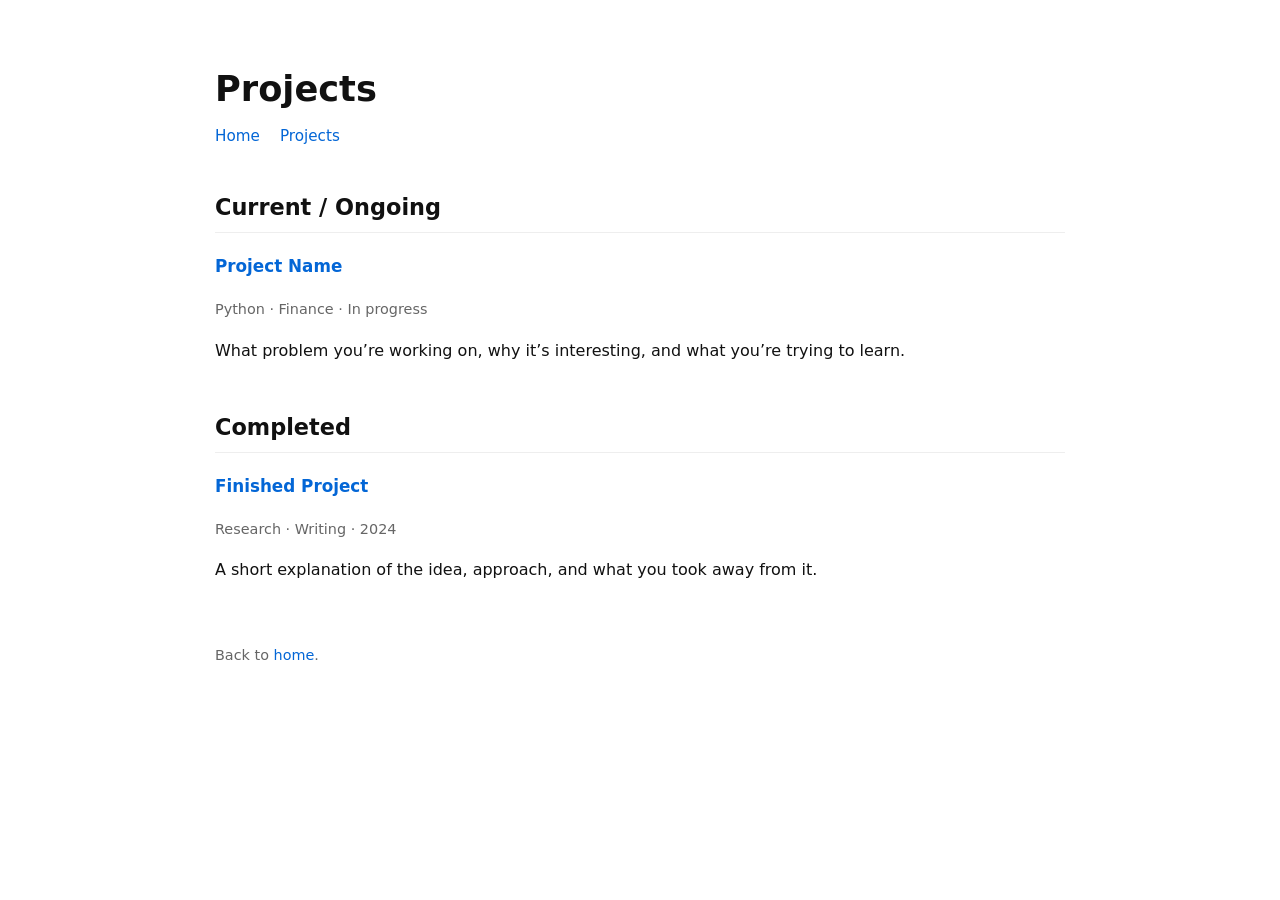
==== projects.html @ 8208c889 "Add initial projects.html file with project listings" ====
<!DOCTYPE html>
<html lang="en">
<head>
  <meta charset="UTF-8" />
  <title>Projects | Your Name</title>
  <meta name="viewport" content="width=device-width, initial-scale=1" />

  <style>
    body {
      font-family: system-ui, -apple-system, BlinkMacSystemFont, sans-serif;
      max-width: 850px;
      margin: 60px auto;
      padding: 0 20px;
      line-height: 1.65;
      color: #111;
    }

    header {
      margin-bottom: 40px;
    }

    h1 {
      font-size: 2.2rem;
      margin-bottom: 5px;
    }

    nav a {
      margin-right: 15px;
      color: #0366d6;
      text-decoration: none;
      font-size: 0.95rem;
    }

    section {
      margin-bottom: 45px;
    }

    h2 {
      font-size: 1.4rem;
      border-bottom: 1px solid #eee;
      padding-bottom: 6px;
      margin-bottom: 20px;
    }

    .project {
      margin-bottom: 28px;
    }

    .project-title {
      font-weight: 600;
      font-size: 1.05rem;
    }

    .project-meta {
      color: #666;
      font-size: 0.9rem;
      margin-bottom: 6px;
    }

    a {
      color: #0366d6;
      text-decoration: none;
    }

    a:hover {
      text-decoration: underline;
    }

    footer {
      margin-top: 60px;
      font-size: 0.9rem;
      color: #666;
    }
  </style>
</head>

<body>

  <header>
    <h1>Projects</h1>
    <nav>
      <a href="index.html">Home</a>
      <a href="projects.html">Projects</a>
    </nav>
  </header>

  <section>
    <h2>Current / Ongoing</h2>

    <div class="project">
      <p class="project-title">
        <a href="#">Project Name</a>
      </p>
      <p class="project-meta">Python · Finance · In progress</p>
      <p>
        What problem you’re working on, why it’s interesting,
        and what you’re trying to learn.
      </p>
    </div>
  </section>

  <section>
    <h2>Completed</h2>

    <div class="project">
      <p class="project-title">
        <a href="#">Finished Project</a>
      </p>
      <p class="project-meta">Research · Writing · 2024</p>
      <p>
        A short explanation of the idea, approach,
        and what you took away from it.
      </p>
    </div>
  </section>

  <footer>
    <p>
      Back to <a href="index.html">home</a>.
    </p>
  </footer>

</body>
</html>
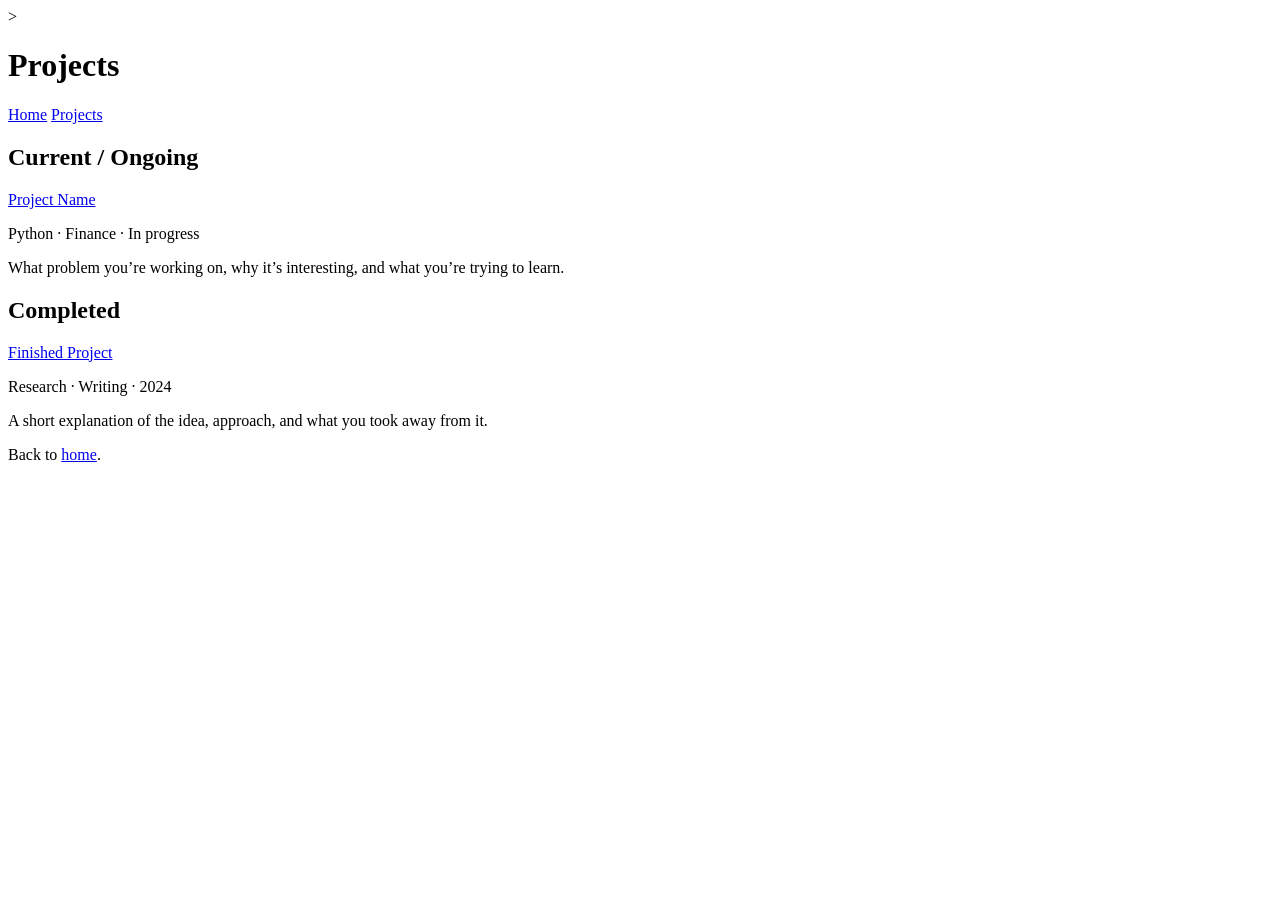
==== commit 9b4de98d: "Update projects.html" ====
--- a/projects.html
+++ b/projects.html
@@ -1,78 +1,9 @@
 <!DOCTYPE html>
 <html lang="en">
-<head>
+<head <link rel="stylesheet" href="style.css">>
   <meta charset="UTF-8" />
   <title>Projects | Your Name</title>
   <meta name="viewport" content="width=device-width, initial-scale=1" />
-
-  <style>
-    body {
-      font-family: system-ui, -apple-system, BlinkMacSystemFont, sans-serif;
-      max-width: 850px;
-      margin: 60px auto;
-      padding: 0 20px;
-      line-height: 1.65;
-      color: #111;
-    }
-
-    header {
-      margin-bottom: 40px;
-    }
-
-    h1 {
-      font-size: 2.2rem;
-      margin-bottom: 5px;
-    }
-
-    nav a {
-      margin-right: 15px;
-      color: #0366d6;
-      text-decoration: none;
-      font-size: 0.95rem;
-    }
-
-    section {
-      margin-bottom: 45px;
-    }
-
-    h2 {
-      font-size: 1.4rem;
-      border-bottom: 1px solid #eee;
-      padding-bottom: 6px;
-      margin-bottom: 20px;
-    }
-
-    .project {
-      margin-bottom: 28px;
-    }
-
-    .project-title {
-      font-weight: 600;
-      font-size: 1.05rem;
-    }
-
-    .project-meta {
-      color: #666;
-      font-size: 0.9rem;
-      margin-bottom: 6px;
-    }
-
-    a {
-      color: #0366d6;
-      text-decoration: none;
-    }
-
-    a:hover {
-      text-decoration: underline;
-    }
-
-    footer {
-      margin-top: 60px;
-      font-size: 0.9rem;
-      color: #666;
-    }
-  </style>
-</head>
 
 <body>
 
--- a/style.css
+++ b/style.css
@@ -0,0 +1,81 @@
+/* Base */
+body {
+  font-family: system-ui, -apple-system, BlinkMacSystemFont, sans-serif;
+  max-width: 900px;
+  margin: 70px auto;
+  padding: 0 24px;
+  line-height: 1.7;
+  color: #111;
+  background: #fafafa;
+}
+
+/* Headings */
+h1 {
+  font-size: 2.6rem;
+  margin-bottom: 6px;
+}
+
+h2 {
+  font-size: 1.45rem;
+  margin-top: 0;
+  border-bottom: 1px solid #e5e5e5;
+  padding-bottom: 6px;
+}
+
+/* Header */
+header {
+  margin-bottom: 60px;
+}
+
+.tagline {
+  color: #555;
+  font-size: 1.05rem;
+}
+
+/* Navigation */
+nav {
+  margin-top: 14px;
+}
+
+nav a {
+  margin-right: 16px;
+  font-size: 0.95rem;
+  color: #0366d6;
+  text-decoration: none;
+}
+
+nav a:hover {
+  text-decoration: underline;
+}
+
+/* Sections */
+section {
+  margin-bottom: 60px;
+}
+
+/* Project cards */
+.project {
+  background: white;
+  border-radius: 10px;
+  padding: 20px 22px;
+  margin-bottom: 20px;
+  box-shadow: 0 8px 24px rgba(0,0,0,0.04);
+}
+
+.project-title {
+  font-weight: 600;
+  font-size: 1.05rem;
+}
+
+.project-meta {
+  color: #666;
+  font-size: 0.9rem;
+  margin: 6px 0 10px;
+}
+
+/* Footer */
+footer {
+  margin-top: 80px;
+  font-size: 0.9rem;
+  color: #666;
+}
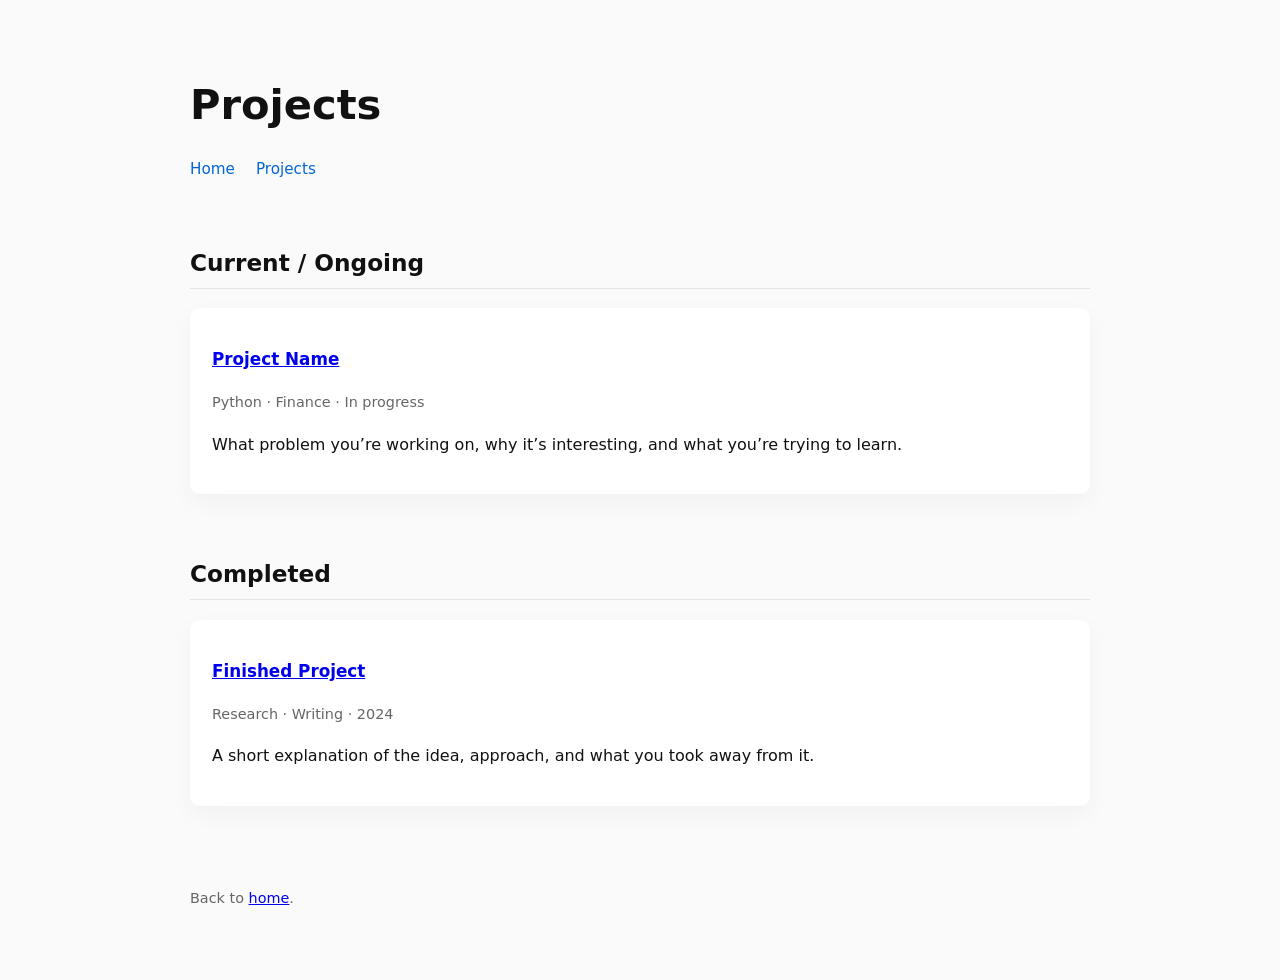
==== commit 3e24488e: "Fix HTML structure in projects.html" ====
--- a/projects.html
+++ b/projects.html
@@ -1,10 +1,13 @@
 <!DOCTYPE html>
 <html lang="en">
-<head <link rel="stylesheet" href="style.css">>
-  <meta charset="UTF-8" />
-  <title>Projects | Your Name</title>
-  <meta name="viewport" content="width=device-width, initial-scale=1" />
-
+<!DOCTYPE html>
+<html lang="en">
+<head>
+  <meta charset="UTF-8">
+  <title>Projects</title>
+  <meta name="viewport" content="width=device-width, initial-scale=1">
+  <link rel="stylesheet" href="style.css">
+</head>
 <body>
 
   <header>
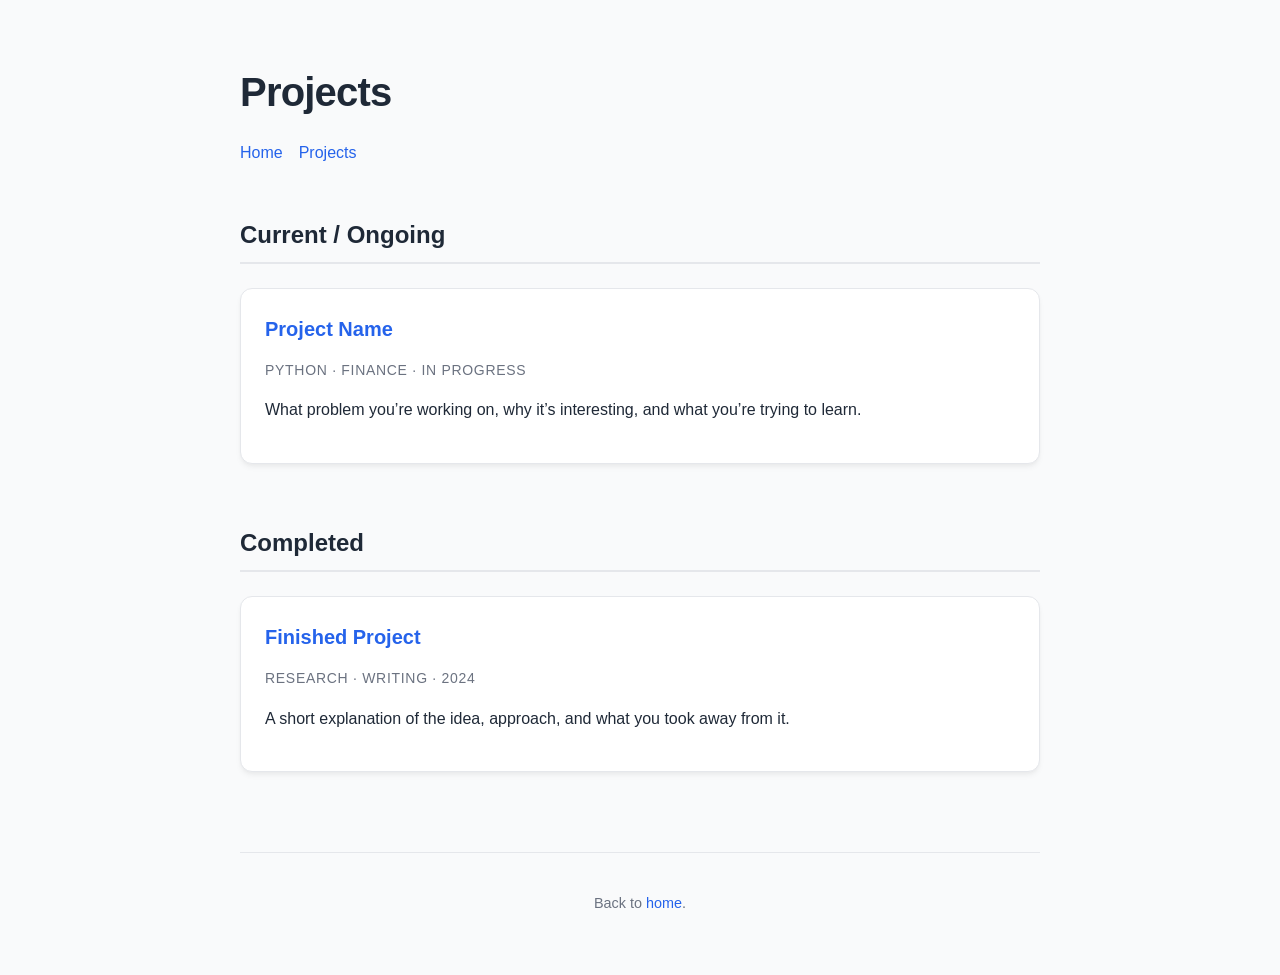
==== commit aaa2fd35: "Refactor HTML structure and improve titles" ====
--- a/projects.html
+++ b/projects.html
@@ -1,10 +1,8 @@
-<!DOCTYPE html>
-<html lang="en">
 <!DOCTYPE html>
 <html lang="en">
 <head>
   <meta charset="UTF-8">
-  <title>Projects</title>
+  <title>Projects | Enoch Liu</title>
   <meta name="viewport" content="width=device-width, initial-scale=1">
   <link rel="stylesheet" href="style.css">
 </head>
@@ -22,9 +20,7 @@
     <h2>Current / Ongoing</h2>
 
     <div class="project">
-      <p class="project-title">
-        <a href="#">Project Name</a>
-      </p>
+      <h3 class="project-title"><a href="#">Project Name</a></h3>
       <p class="project-meta">Python · Finance · In progress</p>
       <p>
         What problem you’re working on, why it’s interesting,
@@ -37,9 +33,7 @@
     <h2>Completed</h2>
 
     <div class="project">
-      <p class="project-title">
-        <a href="#">Finished Project</a>
-      </p>
+      <h3 class="project-title"><a href="#">Finished Project</a></h3>
       <p class="project-meta">Research · Writing · 2024</p>
       <p>
         A short explanation of the idea, approach,
@@ -49,9 +43,7 @@
   </section>
 
   <footer>
-    <p>
-      Back to <a href="index.html">home</a>.
-    </p>
+    <p>Back to <a href="index.html">home</a>.</p>
   </footer>
 
 </body>
--- a/style.css
+++ b/style.css
@@ -1,51 +1,73 @@
+:root {
+  --text-main: #1F2937;      /* Dark slate for high readability */
+  --text-muted: #6B7280;     /* Soft gray for metadata */
+  --bg-main: #F9FAFB;        /* Clean off-white page background */
+  --bg-card: #FFFFFF;        /* Crisp white project cards */
+  --accent: #2563EB;         /* Modern blue for links */
+  --accent-hover: #1D4ED8;   /* Darker blue for interactions */
+}
+
 /* Base */
 body {
-  font-family: system-ui, -apple-system, BlinkMacSystemFont, sans-serif;
-  max-width: 900px;
-  margin: 70px auto;
+  font-family: -apple-system, BlinkMacSystemFont, "Segoe UI", Roboto, Helvetica, Arial, sans-serif;
+  max-width: 800px;
+  margin: 60px auto;
   padding: 0 24px;
-  line-height: 1.7;
-  color: #111;
-  background: #fafafa;
+  line-height: 1.6;
+  background: var(--bg-main);
+  color: var(--text-main);
 }
 
 /* Headings */
 h1 {
-  font-size: 2.6rem;
-  margin-bottom: 6px;
+  font-size: 2.5rem;
+  font-weight: 800;
+  margin-bottom: 8px;
+  letter-spacing: -0.02em;
 }
 
 h2 {
-  font-size: 1.45rem;
+  font-size: 1.5rem;
+  font-weight: 600;
   margin-top: 0;
-  border-bottom: 1px solid #e5e5e5;
-  padding-bottom: 6px;
+  border-bottom: 2px solid #E5E7EB;
+  padding-bottom: 8px;
+  margin-bottom: 24px;
+}
+
+/* Links */
+a {
+  color: var(--accent);
+  text-decoration: none;
+  transition: color 0.2s ease;
+}
+
+a:hover {
+  color: var(--accent-hover);
+  text-decoration: underline;
 }
 
 /* Header */
 header {
-  margin-bottom: 60px;
+  margin-bottom: 50px;
 }
 
 .tagline {
-  color: #555;
-  font-size: 1.05rem;
+  color: var(--text-muted);
+  font-size: 1.1rem;
+  max-width: 650px;
 }
 
 /* Navigation */
 nav {
-  margin-top: 14px;
+  margin-top: 16px;
+  display: flex;
+  gap: 16px;
 }
 
 nav a {
-  margin-right: 16px;
-  font-size: 0.95rem;
-  color: #0366d6;
-  text-decoration: none;
-}
-
-nav a:hover {
-  text-decoration: underline;
+  font-size: 1rem;
+  font-weight: 500;
 }
 
 /* Sections */
@@ -55,27 +77,42 @@
 
 /* Project cards */
 .project {
-  background: white;
-  border-radius: 10px;
-  padding: 20px 22px;
-  margin-bottom: 20px;
-  box-shadow: 0 8px 24px rgba(0,0,0,0.04);
+  background: var(--bg-card);
+  border-radius: 12px;
+  padding: 24px;
+  margin-bottom: 24px;
+  border: 1px solid #E5E7EB;
+  box-shadow: 0 4px 6px -1px rgba(0, 0, 0, 0.05), 0 2px 4px -1px rgba(0, 0, 0, 0.03);
+  transition: transform 0.2s ease, box-shadow 0.2s ease;
+}
+
+.project:hover {
+  transform: translateY(-3px);
+  box-shadow: 0 10px 15px -3px rgba(0, 0, 0, 0.1), 0 4px 6px -2px rgba(0, 0, 0, 0.05);
 }
 
 .project-title {
-  font-weight: 600;
-  font-size: 1.05rem;
+  font-size: 1.25rem;
+  font-weight: 700;
+  margin: 0 0 4px 0;
 }
 
 .project-meta {
-  color: #666;
-  font-size: 0.9rem;
-  margin: 6px 0 10px;
+  font-size: 0.875rem;
+  color: var(--text-muted);
+  font-weight: 500;
+  margin-bottom: 12px;
+  text-transform: uppercase;
+  letter-spacing: 0.05em;
 }
 
 /* Footer */
 footer {
   margin-top: 80px;
+  padding-top: 24px;
+  border-top: 1px solid #E5E7EB;
   font-size: 0.9rem;
-  color: #666;
+  color: var(--text-muted);
+  text-align: center;
+  margin-bottom: 40px;
 }
